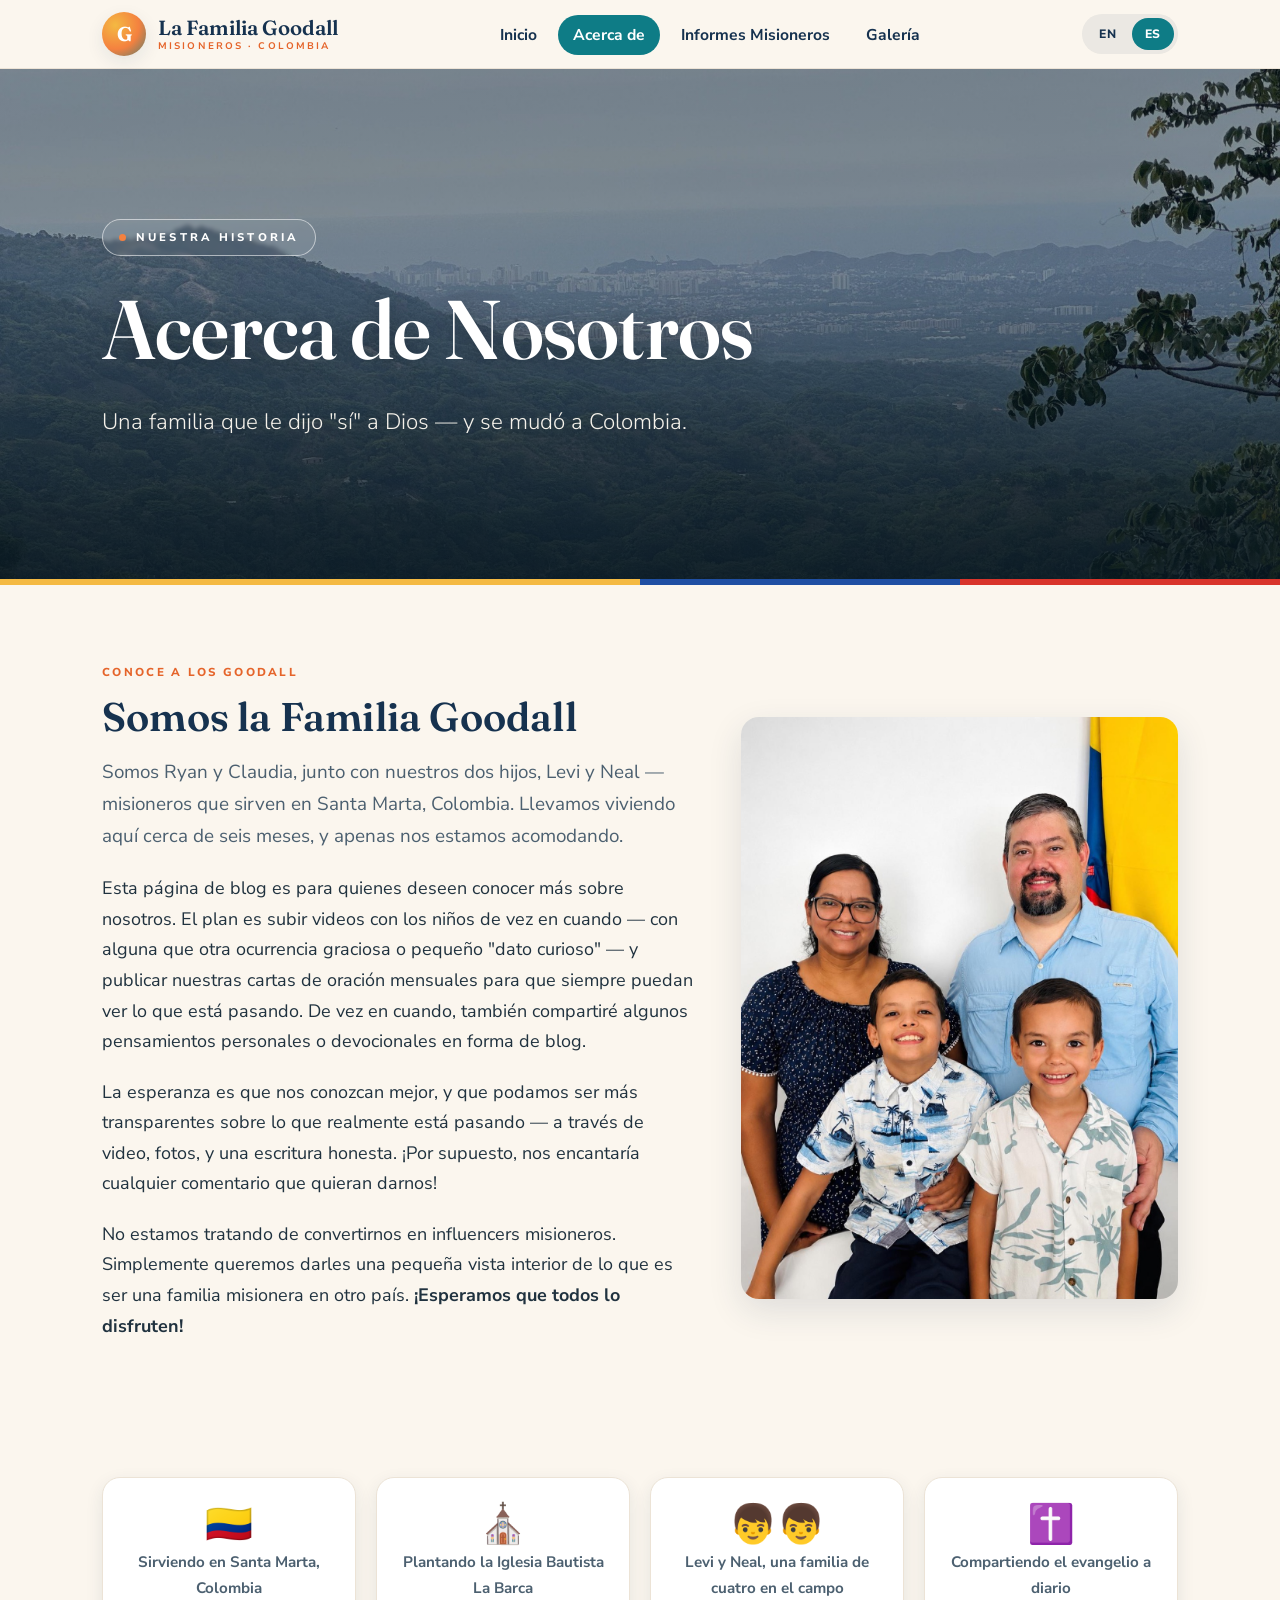
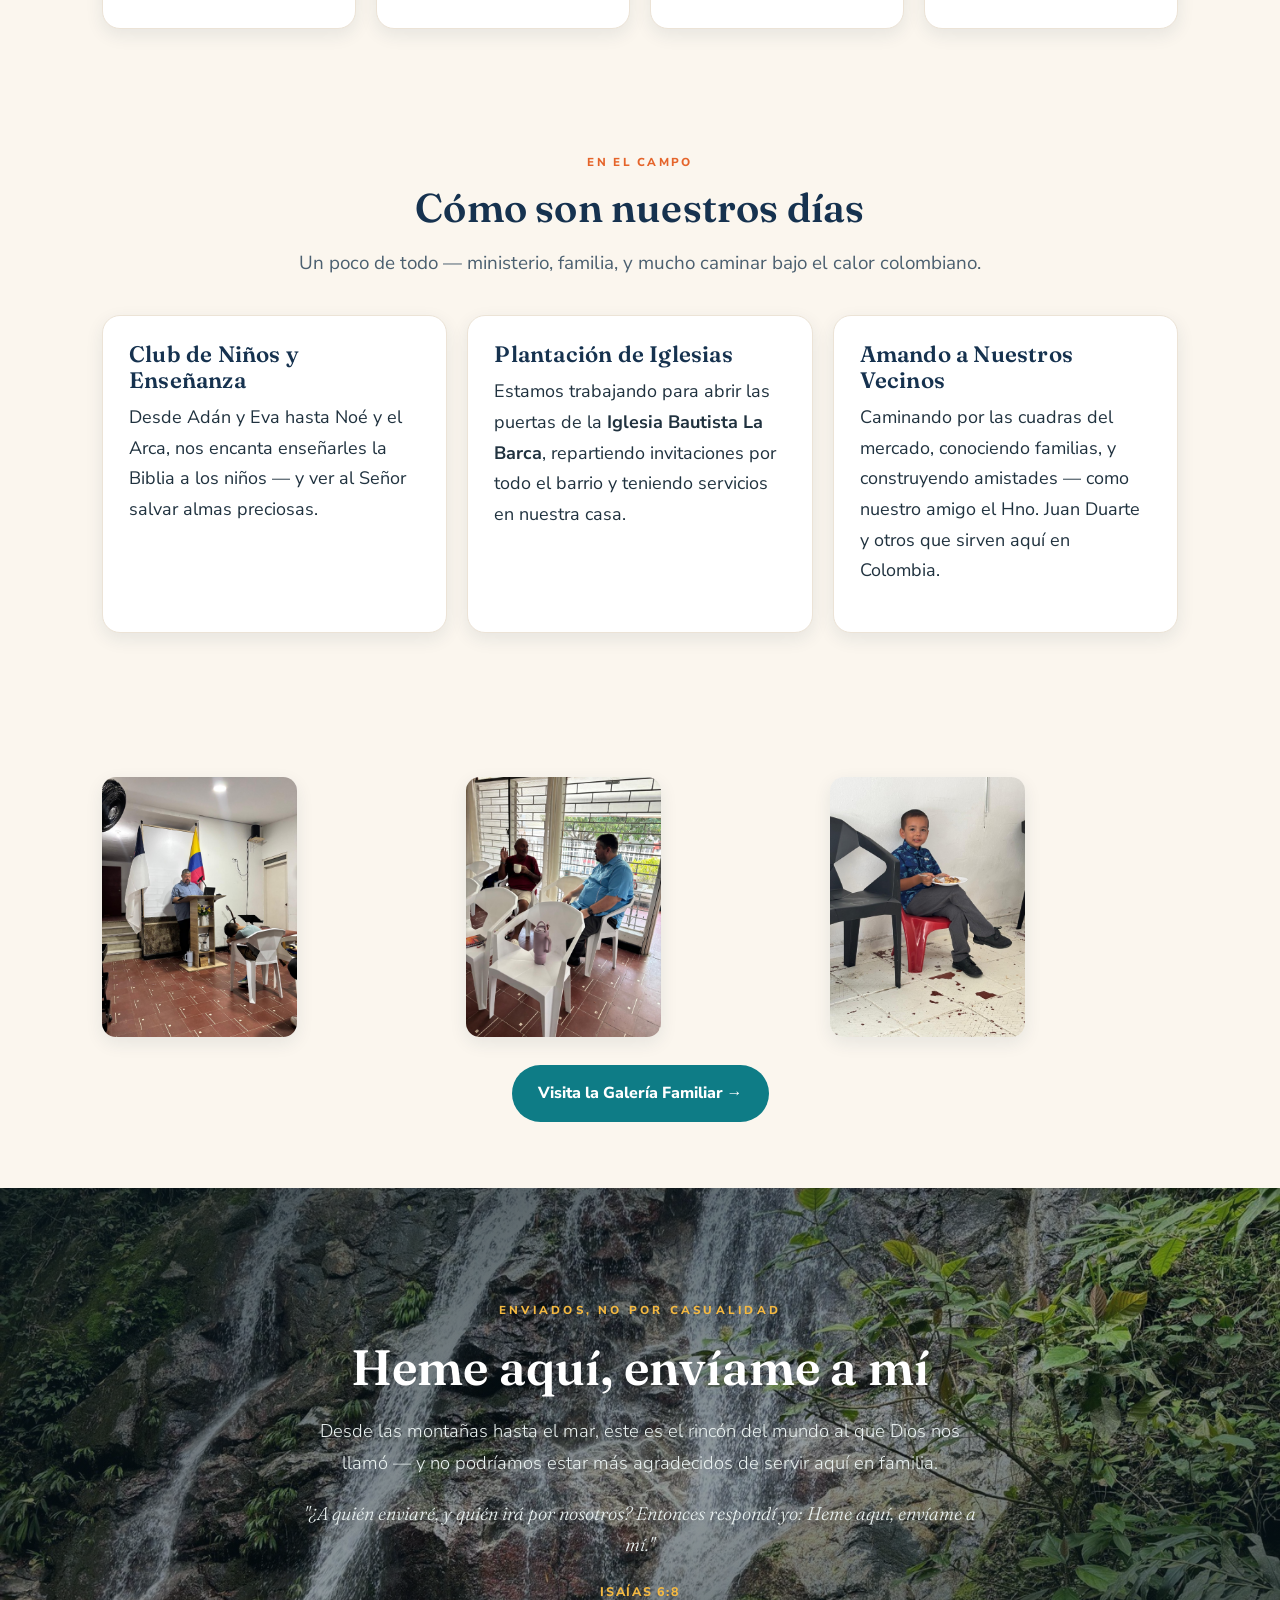
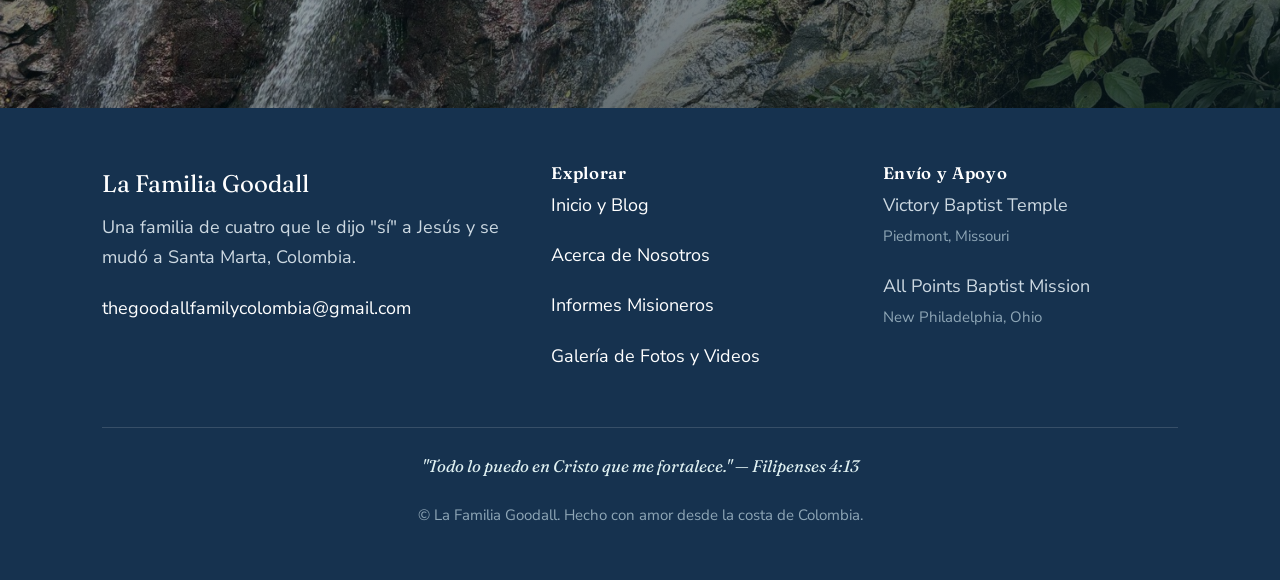
==== site/about-es.html @ d2679cab "Publish site/ to GitHub Pages Set up a GitHub Actions workflow that deploys the site/ folder to GitH" ====
<!doctype html>
<html lang="es">
<head>
<meta charset="utf-8">
<meta name="viewport" content="width=device-width,initial-scale=1">
<title>Acerca de Nosotros — La Familia Goodall</title>
<meta name="description" content="Conoce a la Familia Goodall — misioneros que viven y sirven en Santa Marta, Colombia.">
<link rel="alternate" hreflang="es" href="about-es.html">
<link rel="alternate" hreflang="en" href="about.html">
<link rel="preconnect" href="https://fonts.googleapis.com">
<link rel="preconnect" href="https://fonts.gstatic.com" crossorigin>
<link href="https://fonts.googleapis.com/css2?family=Fraunces:ital,opsz,wght@0,9..144,400..700;1,9..144,400..600&family=Nunito+Sans:opsz,wght@6..12,400..800&display=swap" rel="stylesheet">
<link rel="stylesheet" href="styles.css">
<!-- Site seal (TrustLogo / Sectigo) — before </head> -->
<script type="text/javascript">//<![CDATA[
var tlJsHost = ((window.location.protocol == "https:") ? "https://secure.trust-provider.com/" : "http://www.trustlogo.com/");
document.write(unescape("%3Cscript src='" + tlJsHost + "trustlogo/javascript/trustlogo.js' type='text/javascript'%3E%3C/script%3E"));
//]]>
</script>
</head>
<body>

<!-- ===== NAV ===== -->
<header class="nav">
  <div class="nav__inner">
    <a class="brand" href="index-es.html">
      <span class="brand__mark">G</span>
      <span class="brand__text">La Familia Goodall<small>Misioneros · Colombia</small></span>
    </a>
    <nav>
      <ul class="nav__links">
        <li><a href="index-es.html">Inicio</a></li>
        <li><a href="about-es.html" class="active">Acerca de</a></li>
        <li><a href="reports-es.html">Informes Misioneros</a></li>
        <li><a href="gallery-es.html">Galería</a></li>
      </ul>
    </nav>
    <div class="lang-switch">
      <a href="about.html" class="lang-switch__link">EN</a>
      <a href="about-es.html" class="lang-switch__link active">ES</a>
    </div>
  </div>
</header>

<!-- ===== HERO ===== -->
<section class="hero">
  <img class="hero__bg" src="assets/photos/santa-marta-overlook.jpg" alt="Vista de las montañas de Santa Marta, Colombia y el mar Caribe">
  <div class="hero__scrim"></div>
  <div class="hero__inner">
    <span class="hero__eyebrow">Nuestra Historia</span>
    <h1>Acerca de Nosotros</h1>
    <p class="hero__lead">Una familia que le dijo "sí" a Dios — y se mudó a Colombia.</p>
  </div>
</section>
<div class="flag-ribbon"></div>

<!-- ===== ABOUT MAIN ===== -->
<section class="section">
  <div class="container">
    <div class="split">
      <div>
        <span class="eyebrow">Conoce a los Goodall</span>
        <h2>Somos la Familia Goodall</h2>
        <p class="lead">Somos Ryan y Claudia, junto con nuestros dos hijos, Levi y Neal — misioneros que sirven en Santa Marta, Colombia. Llevamos viviendo aquí cerca de seis meses, y apenas nos estamos acomodando.</p>
        <p>Esta página de blog es para quienes deseen conocer más sobre nosotros. El plan es subir videos con los niños de vez en cuando — con alguna que otra ocurrencia graciosa o pequeño "dato curioso" — y publicar nuestras cartas de oración mensuales para que siempre puedan ver lo que está pasando. De vez en cuando, también compartiré algunos pensamientos personales o devocionales en forma de blog.</p>
        <p>La esperanza es que nos conozcan mejor, y que podamos ser más transparentes sobre lo que realmente está pasando — a través de video, fotos, y una escritura honesta. ¡Por supuesto, nos encantaría cualquier comentario que quieran darnos!</p>
        <p>No estamos tratando de convertirnos en influencers misioneros. Simplemente queremos darles una pequeña vista interior de lo que es ser una familia misionera en otro país. <strong>¡Esperamos que todos lo disfruten!</strong></p>
      </div>
      <div class="split__media rounded">
        <img src="assets/photos/family-portrait.jpg" alt="Ryan, Claudia, Levi y Neal Goodall — un retrato familiar frente a la bandera de Colombia">
      </div>
    </div>
  </div>
</section>

<!-- ===== QUICK FACTS ===== -->
<section class="section--tight">
  <div class="container">
    <div class="facts">
      <div class="fact"><div class="fact__num">🇨🇴</div><div class="fact__label">Sirviendo en Santa Marta, Colombia</div></div>
      <div class="fact"><div class="fact__num">⛪</div><div class="fact__label">Plantando la Iglesia Bautista La Barca</div></div>
      <div class="fact"><div class="fact__num">👦👦</div><div class="fact__label">Levi y Neal, una familia de cuatro en el campo</div></div>
      <div class="fact"><div class="fact__num">✝️</div><div class="fact__label">Compartiendo el evangelio a diario</div></div>
    </div>
  </div>
</section>

<!-- ===== WHAT WE DO ===== -->
<section class="section">
  <div class="container">
    <div class="center measure" style="margin-bottom:36px">
      <span class="eyebrow">En el campo</span>
      <h2>Cómo son nuestros días</h2>
      <p class="lead">Un poco de todo — ministerio, familia, y mucho caminar bajo el calor colombiano.</p>
    </div>
    <div class="facts" style="grid-template-columns:repeat(auto-fit,minmax(260px,1fr))">
      <div class="card"><div class="card__body">
        <h3>Club de Niños y Enseñanza</h3>
        <p>Desde Adán y Eva hasta Noé y el Arca, nos encanta enseñarles la Biblia a los niños — y ver al Señor salvar almas preciosas.</p>
      </div></div>
      <div class="card"><div class="card__body">
        <h3>Plantación de Iglesias</h3>
        <p>Estamos trabajando para abrir las puertas de la <strong>Iglesia Bautista La Barca</strong>, repartiendo invitaciones por todo el barrio y teniendo servicios en nuestra casa.</p>
      </div></div>
      <div class="card"><div class="card__body">
        <h3>Amando a Nuestros Vecinos</h3>
        <p>Caminando por las cuadras del mercado, conociendo familias, y construyendo amistades — como nuestro amigo el Hno. Juan Duarte y otros que sirven aquí en Colombia.</p>
      </div></div>
    </div>
  </div>
</section>

<!-- ===== PHOTO STRIP ===== -->
<section class="section--tight">
  <div class="container">
    <div class="two-up" style="grid-template-columns:1fr 1fr 1fr">
      <img src="assets/photos/dad-preaching-pulpit.jpg" alt="Predicando en la Iglesia Bautista La Barca" style="height:260px">
      <img src="assets/photos/church-fellowship.jpg" alt="Compañerismo y café después de un servicio" style="height:260px">
      <img src="assets/photos/neal-lunch-red-chair.jpg" alt="Neal almorzando después de la iglesia" style="height:260px">
    </div>
    <p class="center" style="margin-top:22px"><a class="btn btn--ocean" href="gallery-es.html">Visita la Galería Familiar →</a></p>
  </div>
</section>

<!-- ===== MOODY NATURE FEATURE ===== -->
<section class="feature-band">
  <img class="feature-band__bg" src="assets/photos/jungle-waterfall.jpg" alt="Una cascada en las montañas sobre Santa Marta, Colombia">
  <div class="feature-band__scrim"></div>
  <div class="feature-band__inner">
    <span class="feature-band__eyebrow">Enviados, no por casualidad</span>
    <h2>Heme aquí, envíame a mí</h2>
    <p>Desde las montañas hasta el mar, este es el rincón del mundo al que Dios nos llamó — y no podríamos estar más agradecidos de servir aquí en familia.</p>
    <p class="feature-band__verse">"¿A quién enviaré, y quién irá por nosotros? Entonces respondí yo: Heme aquí, envíame a mí."</p>
    <span class="feature-band__cite">Isaías 6:8</span>
  </div>
</section>

<!-- ===== FOOTER ===== -->
<footer class="footer">
  <div class="container">
    <div class="footer__grid">
      <div>
        <div class="footer__brand">La Familia Goodall</div>
        <p>Una familia de cuatro que le dijo "sí" a Jesús y se mudó a Santa Marta, Colombia.</p>
        <p><a href="mailto:thegoodallfamilycolombia@gmail.com">thegoodallfamilycolombia@gmail.com</a></p>
      </div>
      <div>
        <h4>Explorar</h4>
        <p><a href="index-es.html">Inicio y Blog</a></p>
        <p><a href="about-es.html">Acerca de Nosotros</a></p>
        <p><a href="reports-es.html">Informes Misioneros</a></p>
        <p><a href="gallery-es.html">Galería de Fotos y Videos</a></p>
      </div>
      <div>
        <h4>Envío y Apoyo</h4>
        <p>Victory Baptist Temple<br><small>Piedmont, Missouri</small></p>
        <p>All Points Baptist Mission<br><small>New Philadelphia, Ohio</small></p>
      </div>
    </div>
    <p class="footer__verse">"Todo lo puedo en Cristo que me fortalece." — Filipenses 4:13</p>
    <p class="center"><small>© La Familia Goodall. Hecho con amor desde la costa de Colombia.</small></p>
  </div>
</footer>

<!-- Site seal (TrustLogo / Sectigo) — before </body> -->
<script type="text/javascript">//<![CDATA[
var tlJsHost = ((window.location.protocol == "https:") ? "https://secure.trust-provider.com/" : "http://www.trustlogo.com/");
document.write(unescape("%3Cscript src='" + tlJsHost + "trustlogo/javascript/trustlogo.js' type='text/javascript'%3E%3C/script%3E"));
//]]>
</script>

</body>
</html>
---- site/styles.css ----
/* =========================================================
   The Goodall Family — Missionaries in Colombia
   Shared stylesheet
   ========================================================= */

:root{
  --ocean:#0e7c86;         /* teal / Caribbean sea */
  --ocean-deep:#0b5b63;
  --navy:#16324f;          /* deep ink for text & headers */
  --coral:#f4813f;         /* sunset orange */
  --coral-deep:#e5642a;
  --gold:#f4b942;          /* Colombian yellow */
  --flag-blue:#1f4fa3;
  --flag-red:#d8342b;
  --sand:#fbf6ee;          /* warm page background */
  --card:#ffffff;
  --ink:#20323f;
  --ink-soft:#4c6070;
  --line:#ece3d6;
  --shadow:0 12px 34px rgba(22,50,79,.12);
  --shadow-sm:0 6px 18px rgba(22,50,79,.09);
  --radius:18px;
  --maxw:1120px;
  --serif:"Fraunces",Georgia,"Times New Roman",serif;
  --sans:"Nunito Sans","Nunito",-apple-system,BlinkMacSystemFont,"Segoe UI",sans-serif;
}

*{box-sizing:border-box;}
html{scroll-behavior:smooth;}
body{
  margin:0;
  font-family:var(--sans);
  color:var(--ink);
  background:var(--sand);
  line-height:1.7;
  font-size:18px;
  -webkit-font-smoothing:antialiased;
}
img{max-width:100%;display:block;}
a{color:var(--ocean-deep);}

h1,h2,h3,h4{
  font-family:var(--serif);
  color:var(--navy);
  line-height:1.15;
  font-weight:600;
  margin:0 0 .4em;
  letter-spacing:.2px;
}
h2{font-size:clamp(1.7rem,3.4vw,2.5rem);}
h3{font-size:1.4rem;}
p{margin:0 0 1.1em;}

.container{max-width:var(--maxw);margin:0 auto;padding:0 22px;}
.section{padding:70px 0;}
.section--tight{padding:46px 0;}

/* Colombian flag ribbon accent */
.flag-ribbon{height:6px;width:100%;
  background:linear-gradient(90deg,var(--gold) 0 50%,var(--flag-blue) 50% 75%,var(--flag-red) 75% 100%);
}

/* ---------- Top navigation ---------- */
.nav{
  position:sticky;top:0;z-index:50;
  background:rgba(251,246,238,.92);
  backdrop-filter:saturate(140%) blur(10px);
  border-bottom:1px solid var(--line);
}
.nav__inner{
  max-width:var(--maxw);margin:0 auto;padding:12px 22px;
  display:flex;align-items:center;justify-content:space-between;gap:16px;flex-wrap:wrap;
}
.brand{display:flex;align-items:center;gap:12px;text-decoration:none;}
.brand__mark{
  width:44px;height:44px;border-radius:50%;flex:none;
  background:radial-gradient(circle at 30% 30%,var(--gold),var(--coral) 55%,var(--ocean) 120%);
  color:#fff;font-family:var(--serif);font-weight:700;
  display:grid;place-items:center;font-size:1.25rem;
  box-shadow:var(--shadow-sm);
}
.brand__text{font-family:var(--serif);font-weight:600;color:var(--navy);font-size:1.28rem;line-height:1.05;}
.brand__text small{display:block;font-family:var(--sans);font-weight:700;
  letter-spacing:.22em;text-transform:uppercase;font-size:.6rem;color:var(--coral-deep);margin-top:2px;}
.nav__links{display:flex;gap:6px;list-style:none;margin:0;padding:0;flex-wrap:wrap;}
.nav__links a{
  text-decoration:none;color:var(--navy);font-weight:700;font-size:.98rem;
  padding:9px 15px;border-radius:999px;transition:.18s;
}
.nav__links a:hover{background:rgba(14,124,134,.12);color:var(--ocean-deep);}
.nav__links a.active{background:var(--ocean);color:#fff;}
.nav__toggle{display:none;}

/* ---------- Language switch ---------- */
.lang-switch{display:flex;gap:2px;background:rgba(22,50,79,.07);padding:4px;border-radius:999px;flex:none;}
.lang-switch__link{text-decoration:none;color:var(--navy);font-weight:800;font-size:.76rem;
  letter-spacing:.06em;padding:6px 13px;border-radius:999px;transition:.18s;}
.lang-switch__link:hover{background:rgba(14,124,134,.14);color:var(--ocean-deep);}
.lang-switch__link.active{background:var(--ocean);color:#fff;}

/* ---------- Hero ---------- */
.hero{position:relative;color:#fff;overflow:hidden;}
.hero__bg{position:absolute;inset:0;width:100%;height:100%;object-fit:cover;}
.hero__scrim{position:absolute;inset:0;
  background:linear-gradient(180deg,rgba(9,30,42,.42) 0%,rgba(9,30,42,.38) 40%,rgba(8,24,34,.86) 100%);}
.hero__inner{position:relative;max-width:var(--maxw);margin:0 auto;padding:150px 22px 108px;}
.hero__eyebrow{display:inline-flex;align-items:center;gap:10px;font-weight:800;letter-spacing:.28em;text-transform:uppercase;
  font-size:.7rem;border:1px solid rgba(255,255,255,.55);padding:8px 16px;border-radius:999px;margin-bottom:26px;
  background:rgba(255,255,255,.06);backdrop-filter:blur(2px);}
.hero__eyebrow::before{content:"";width:7px;height:7px;border-radius:50%;background:var(--coral);flex:none;}
.hero h1{color:#fff;font-size:clamp(2.9rem,7vw,5.2rem);margin-bottom:.3em;letter-spacing:-.01em;
  text-shadow:0 2px 24px rgba(0,0,0,.32);}
.hero__rule{width:64px;height:2px;background:var(--gold);margin:0 0 22px;border:none;}
.hero__lead{font-size:clamp(1.05rem,2.4vw,1.4rem);max-width:600px;color:#f4f1ea;margin-bottom:30px;font-weight:300;}
.hero__cta{display:flex;gap:14px;flex-wrap:wrap;}
.hero--tall .hero__inner{padding-top:170px;padding-bottom:130px;}

/* ---------- Buttons ---------- */
.btn{display:inline-flex;align-items:center;gap:9px;text-decoration:none;font-weight:800;
  padding:13px 24px;border-radius:999px;transition:.18s;font-size:1rem;border:2px solid transparent;cursor:pointer;}
.btn--primary{background:var(--coral);color:#fff;box-shadow:0 8px 20px rgba(229,100,42,.35);}
.btn--primary:hover{background:var(--coral-deep);transform:translateY(-2px);}
.btn--ghost{background:rgba(255,255,255,.12);color:#fff;border-color:rgba(255,255,255,.55);}
.btn--ghost:hover{background:rgba(255,255,255,.22);}
.btn--ocean{background:var(--ocean);color:#fff;}
.btn--ocean:hover{background:var(--ocean-deep);transform:translateY(-2px);}
.btn--outline{background:transparent;color:var(--ocean-deep);border-color:var(--ocean);}
.btn--outline:hover{background:var(--ocean);color:#fff;}

/* ---------- Generic layout helpers ---------- */
.eyebrow{display:inline-block;font-weight:800;letter-spacing:.2em;text-transform:uppercase;
  font-size:.72rem;color:var(--coral-deep);margin-bottom:12px;}
.lead{font-size:1.18rem;color:var(--ink-soft);}
.center{text-align:center;}
.measure{max-width:720px;margin-left:auto;margin-right:auto;}
.split{display:grid;grid-template-columns:1.15fr .85fr;gap:48px;align-items:center;}
.split--rev .split__media{order:-1;}
.rounded{border-radius:var(--radius);box-shadow:var(--shadow);}
.rounded img{border-radius:var(--radius);}

.tag-row{display:flex;flex-wrap:wrap;gap:10px;margin:8px 0 0;}
.tag{background:rgba(14,124,134,.1);color:var(--ocean-deep);font-weight:700;font-size:.82rem;
  padding:6px 13px;border-radius:999px;}

/* ---------- Portrait / family intro ---------- */
.portrait{display:grid;grid-template-columns:1.2fr .8fr;gap:64px;align-items:center;}
.portrait__frame{position:relative;border-radius:var(--radius);box-shadow:0 26px 60px rgba(22,50,79,.22);
  border:8px solid var(--card);outline:1px solid var(--line);max-width:520px;margin:0 auto;}
.portrait__frame::before{content:"";position:absolute;top:-18px;right:-18px;
  width:80%;height:80%;border-radius:var(--radius);
  background:linear-gradient(135deg,var(--gold),var(--coral) 70%);z-index:-1;}
.portrait__frame::after{content:"";position:absolute;left:0;right:0;bottom:-7px;border-radius:0 0 12px 12px;
  background:linear-gradient(90deg,var(--gold) 0 34%,var(--flag-blue) 34% 67%,var(--flag-red) 67% 100%);
  height:7px;}
.portrait__frame img{display:block;width:100%;border-radius:calc(var(--radius) - 3px);}
.portrait__names{font-family:var(--serif);font-size:1.35rem;color:var(--ocean-deep);margin:2px 0 14px;}
.portrait__names span{white-space:nowrap;}

/* ---------- Numbered editorial story rows ---------- */
.story-row{display:grid;grid-template-columns:.9fr 1.1fr;gap:52px;align-items:center;padding:54px 0;
  border-bottom:1px solid var(--line);}
.story-row:last-child{border-bottom:none;}
.story-row--rev .story-row__media{order:2;}
.story-row__num{font-family:var(--serif);font-size:5.2rem;line-height:1;color:var(--ocean);
  opacity:.16;font-weight:600;margin-bottom:-.25em;}
.story-row__label{display:inline-block;font-weight:800;letter-spacing:.2em;text-transform:uppercase;
  font-size:.7rem;color:var(--coral-deep);margin-bottom:10px;}
.story-row__media{border-radius:var(--radius);overflow:hidden;box-shadow:var(--shadow);aspect-ratio:4/3.1;}
.story-row__media img{width:100%;height:100%;object-fit:cover;}

/* ---------- Moody full-bleed feature band ---------- */
.feature-band{position:relative;color:#fff;overflow:hidden;min-height:520px;
  display:flex;align-items:center;}
.feature-band__bg{position:absolute;inset:0;width:100%;height:100%;object-fit:cover;}
.feature-band__scrim{position:absolute;inset:0;
  background:linear-gradient(160deg,rgba(6,20,26,.78),rgba(6,20,26,.42) 55%,rgba(6,20,26,.82));}
.feature-band__inner{position:relative;max-width:720px;margin:0 auto;padding:90px 22px;text-align:center;}
.feature-band__eyebrow{display:inline-block;font-weight:800;letter-spacing:.28em;text-transform:uppercase;
  font-size:.72rem;color:var(--gold);margin-bottom:18px;}
.feature-band h2{color:#fff;font-size:clamp(2rem,4.4vw,3.1rem);}
.feature-band p{color:#e9f1f0;font-size:1.15rem;font-weight:300;}
.feature-band__verse{font-family:var(--serif);font-style:italic;font-size:1.3rem;color:#fff;margin-top:18px;}
.feature-band__cite{display:block;margin-top:10px;font-family:var(--sans);font-weight:800;
  letter-spacing:.14em;text-transform:uppercase;font-size:.78rem;color:var(--gold);}

/* ---------- "Life lately" photo strip ---------- */
.life-strip{display:grid;grid-template-columns:repeat(4,1fr);gap:14px;}
.life-strip a{display:block;border-radius:14px;overflow:hidden;box-shadow:var(--shadow-sm);aspect-ratio:1/1;}
.life-strip img{width:100%;height:100%;object-fit:cover;transition:transform .4s ease;}
.life-strip a:hover img{transform:scale(1.06);}

/* ---------- Cards ---------- */
.card{background:var(--card);border:1px solid var(--line);border-radius:var(--radius);
  box-shadow:var(--shadow-sm);overflow:hidden;}
.card__body{padding:26px;}

/* ---------- Blog article ---------- */
.article{background:var(--card);border-radius:var(--radius);box-shadow:var(--shadow);
  border:1px solid var(--line);overflow:hidden;}
.article__head{padding:36px 40px 8px;}
.article__meta{display:flex;flex-wrap:wrap;gap:14px;align-items:center;color:var(--ink-soft);
  font-weight:700;font-size:.9rem;margin-bottom:10px;}
.article__meta .dot{width:6px;height:6px;border-radius:50%;background:var(--coral);}
.article__body{padding:8px 40px 40px;font-size:1.06rem;}
.article__body p:first-of-type::first-letter{
  font-family:var(--serif);font-size:3.4rem;line-height:.8;float:left;
  padding:6px 12px 0 0;color:var(--coral);font-weight:700;
}
.pullquote{border-left:5px solid var(--gold);background:var(--sand);
  padding:16px 22px;margin:26px 0;border-radius:0 12px 12px 0;
  font-family:var(--serif);font-size:1.25rem;color:var(--navy);font-style:italic;}
.figure-inline{margin:28px 0;}
.figure-inline figcaption{color:var(--ink-soft);font-size:.9rem;margin-top:8px;text-align:center;font-style:italic;}
.two-up{display:grid;grid-template-columns:1fr 1fr;gap:16px;margin:28px 0;}
.two-up img{border-radius:14px;height:100%;object-fit:cover;box-shadow:var(--shadow-sm);}

/* ---------- Video ---------- */
.video-wrap{border-radius:var(--radius);overflow:hidden;box-shadow:var(--shadow);background:#000;}
.video-wrap video{display:block;width:100%;height:auto;background:#000;}
.video-grid{display:grid;grid-template-columns:repeat(auto-fit,minmax(280px,1fr));gap:24px;}
.video-portrait video{max-height:640px;margin:0 auto;}

/* ---------- Reports ---------- */
.report{display:grid;grid-template-columns:300px 1fr;gap:0;background:var(--card);
  border:1px solid var(--line);border-radius:var(--radius);overflow:hidden;box-shadow:var(--shadow-sm);
  margin-bottom:30px;}
.report__thumb{background:#0e2a3d;position:relative;min-height:240px;overflow:hidden;}
.report__thumb a{display:block;height:100%;}
.report__thumb img{width:100%;height:100%;object-fit:cover;object-position:top center;transition:transform .5s ease;}
.report__thumb:hover img{transform:scale(1.04);}
.report__thumb .badge{position:absolute;top:14px;left:14px;background:var(--coral);color:#fff;
  font-weight:800;padding:7px 14px;border-radius:999px;font-size:.8rem;letter-spacing:.04em;z-index:2;
  box-shadow:0 4px 12px rgba(0,0,0,.25);}
.report__thumb .peek{position:absolute;inset:0;display:flex;align-items:flex-end;justify-content:center;
  padding-bottom:16px;background:linear-gradient(180deg,transparent 55%,rgba(11,42,61,.55));
  color:#fff;font-weight:800;font-size:.9rem;opacity:0;transition:.25s;}
.report__thumb:hover .peek{opacity:1;}
.report__info{padding:30px 32px;display:flex;flex-direction:column;justify-content:center;}
.report__info h3{font-size:1.6rem;margin-bottom:.15em;}
.report__month{color:var(--coral-deep);font-weight:800;text-transform:uppercase;letter-spacing:.12em;font-size:.8rem;}
.report__actions{display:flex;gap:12px;flex-wrap:wrap;margin-top:16px;}
.report.latest{border:2px solid var(--gold);box-shadow:var(--shadow);}

/* ---------- Gallery ---------- */
.gallery{columns:4;column-gap:14px;}
.gallery figure{margin:0 0 14px;break-inside:avoid;border-radius:14px;overflow:hidden;
  box-shadow:var(--shadow-sm);position:relative;cursor:pointer;background:#ddd;}
.gallery img{width:100%;transition:transform .4s ease;}
.gallery figure:hover img{transform:scale(1.05);}
.gallery .play{position:absolute;inset:0;display:grid;place-items:center;
  background:rgba(11,60,80,.28);color:#fff;font-size:2.6rem;pointer-events:none;}

/* ---------- Info strip / stats ---------- */
.facts{display:grid;grid-template-columns:repeat(auto-fit,minmax(190px,1fr));gap:20px;}
.fact{background:var(--card);border:1px solid var(--line);border-radius:var(--radius);
  padding:26px 22px;text-align:center;box-shadow:var(--shadow-sm);}
.fact__num{font-family:var(--serif);font-size:2.4rem;color:var(--ocean);font-weight:700;line-height:1;}
.fact__label{color:var(--ink-soft);font-weight:700;font-size:.95rem;margin-top:8px;}

/* ---------- Prayer / callout band ---------- */
.band{background:linear-gradient(135deg,var(--ocean),var(--ocean-deep));color:#fff;}
.band h2{color:#fff;}
.band .lead{color:#dff0f1;}
.prayer-list{list-style:none;margin:22px 0 0;padding:0;display:grid;
  grid-template-columns:repeat(auto-fit,minmax(220px,1fr));gap:14px;}
.prayer-list li{background:rgba(255,255,255,.12);border:1px solid rgba(255,255,255,.22);
  border-radius:14px;padding:14px 18px;font-weight:700;display:flex;gap:10px;align-items:center;}
.prayer-list li::before{content:"✦";color:var(--gold);}

/* ---------- Footer ---------- */
.footer{background:var(--navy);color:#cdd9e2;padding:56px 0 30px;}
.footer a{color:#fff;text-decoration:none;}
.footer a:hover{text-decoration:underline;}
.footer__grid{display:grid;grid-template-columns:1.4fr 1fr 1fr;gap:36px;}
.footer h4{color:#fff;font-size:1.05rem;letter-spacing:.04em;}
.footer__brand{font-family:var(--serif);font-size:1.5rem;color:#fff;margin-bottom:.3em;}
.footer small{color:#8ea6b6;}
.footer__verse{font-family:var(--serif);font-style:italic;color:#dff0f1;font-size:1.05rem;border-top:1px solid rgba(255,255,255,.14);margin-top:36px;padding-top:24px;text-align:center;}

/* ---------- Lightbox ---------- */
.lb{position:fixed;inset:0;background:rgba(7,25,35,.92);display:none;z-index:100;
  align-items:center;justify-content:center;padding:30px;}
.lb.open{display:flex;}
.lb img,.lb video{max-width:92vw;max-height:88vh;border-radius:10px;box-shadow:0 20px 60px rgba(0,0,0,.5);}
.lb__close{position:absolute;top:20px;right:26px;color:#fff;font-size:2.4rem;cursor:pointer;
  background:none;border:none;line-height:1;z-index:2;}
.lb__nav{position:absolute;top:50%;transform:translateY(-50%);color:#fff;font-size:3rem;
  cursor:pointer;background:rgba(255,255,255,.08);border:1px solid rgba(255,255,255,.35);
  line-height:1;width:56px;height:56px;border-radius:50%;display:flex;align-items:center;
  justify-content:center;transition:.18s;z-index:2;}
.lb__nav:hover{background:rgba(255,255,255,.2);}
.lb__prev{left:16px;}
.lb__next{right:16px;}
.lb__count{position:absolute;bottom:22px;left:50%;transform:translateX(-50%);color:#fff;
  font-weight:700;letter-spacing:.08em;font-size:.85rem;background:rgba(255,255,255,.1);
  border:1px solid rgba(255,255,255,.3);padding:6px 16px;border-radius:999px;}
@media(max-width:640px){
  .lb__nav{width:44px;height:44px;font-size:2.2rem;}
  .lb__prev{left:6px;}
  .lb__next{right:6px;}
}

/* ---------- Responsive ---------- */
@media(max-width:920px){
  .nav__inner{flex-direction:column;gap:10px;padding-top:14px;padding-bottom:12px;}
  .nav__links{justify-content:center;}
}
@media(max-width:900px){
  .split{grid-template-columns:1fr;gap:28px;}
  .split--rev .split__media{order:0;}
  .report{grid-template-columns:1fr;}
  .gallery{columns:3;}
  .footer__grid{grid-template-columns:1fr 1fr;}
  .portrait{grid-template-columns:1fr;gap:32px;}
  .story-row{grid-template-columns:1fr;gap:22px;padding:34px 0;}
  .story-row--rev .story-row__media{order:0;}
  .story-row__num{font-size:3.6rem;}
  .life-strip{grid-template-columns:repeat(4,1fr);gap:10px;}
}
@media(max-width:640px){
  body{font-size:16px;}
  .article__head,.article__body{padding-left:22px;padding-right:22px;}
  .two-up{grid-template-columns:1fr;}
  .gallery{columns:2;}
  .footer__grid{grid-template-columns:1fr;}
  .nav__links{gap:2px;}
  .nav__links a{padding:8px 10px;font-size:.9rem;}
  .brand__text{font-size:1.1rem;}
  .life-strip{grid-template-columns:repeat(2,1fr);}
  .feature-band{min-height:420px;}
}
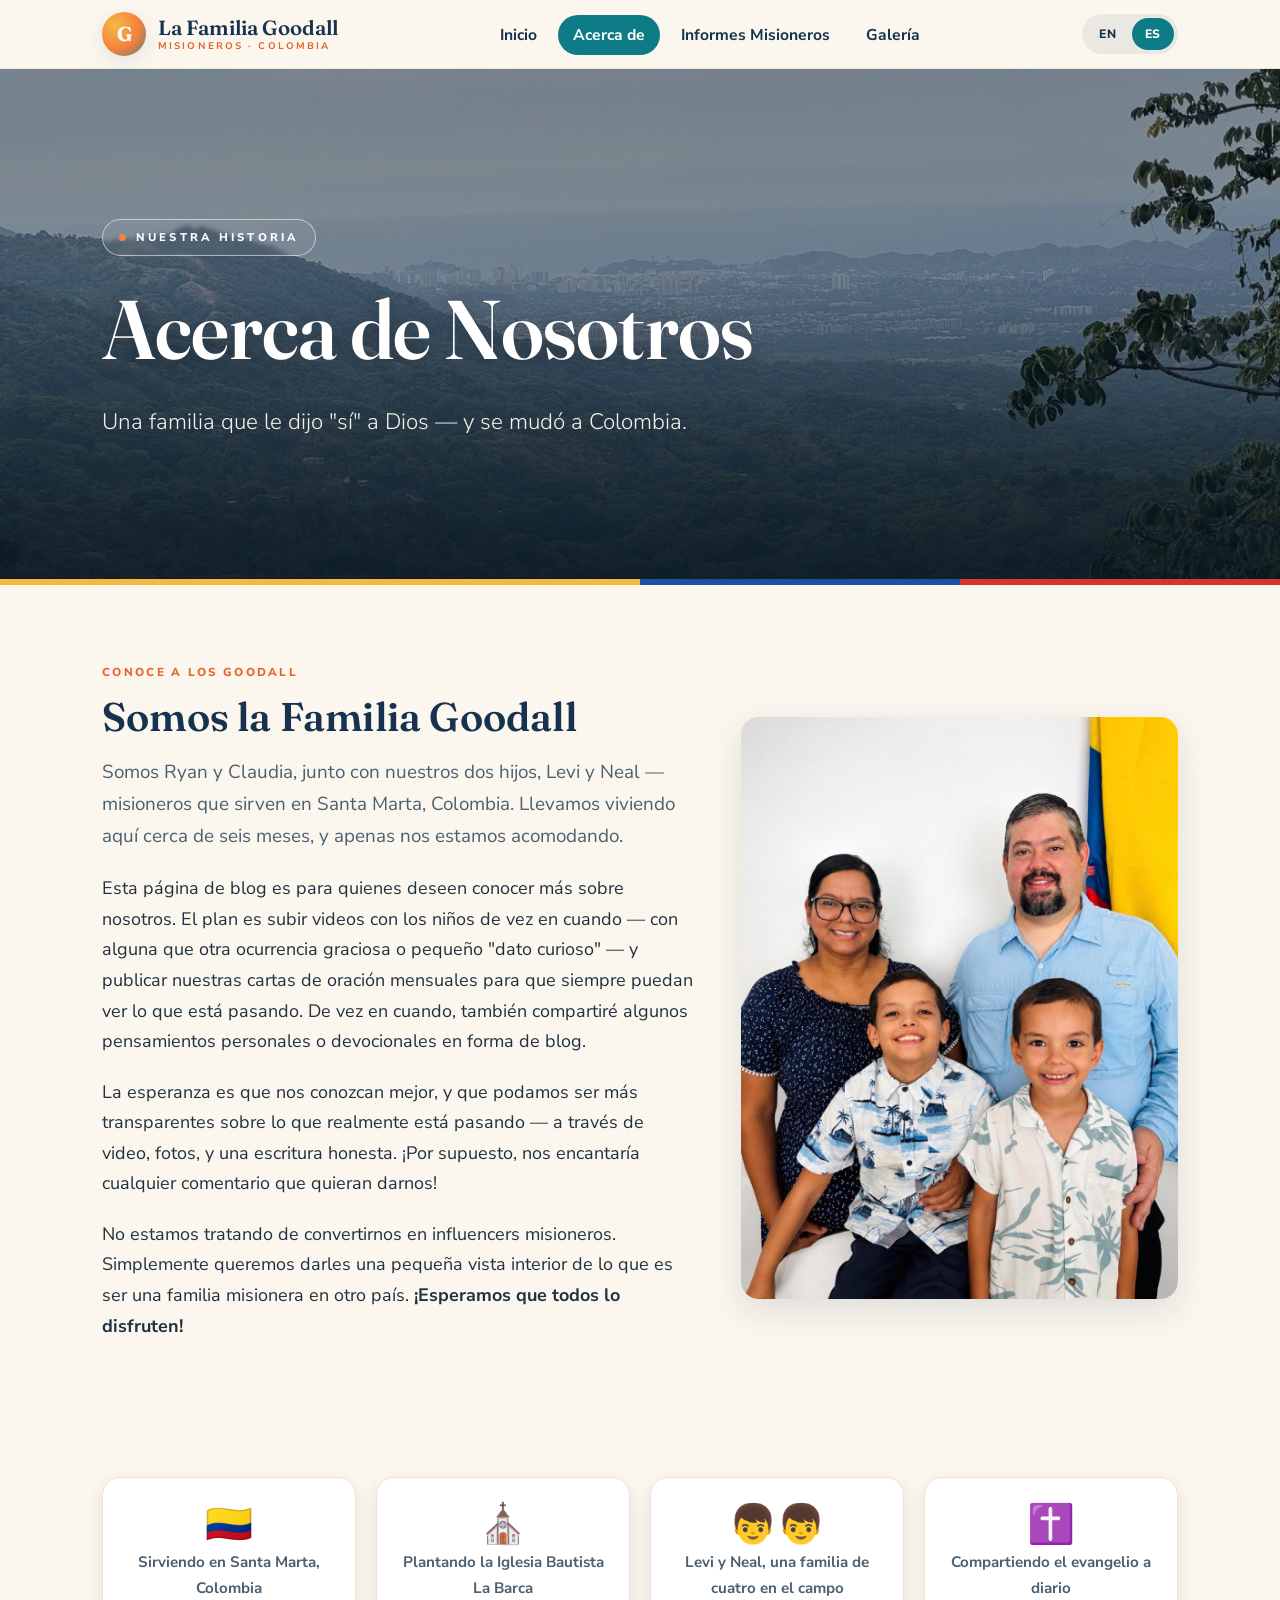
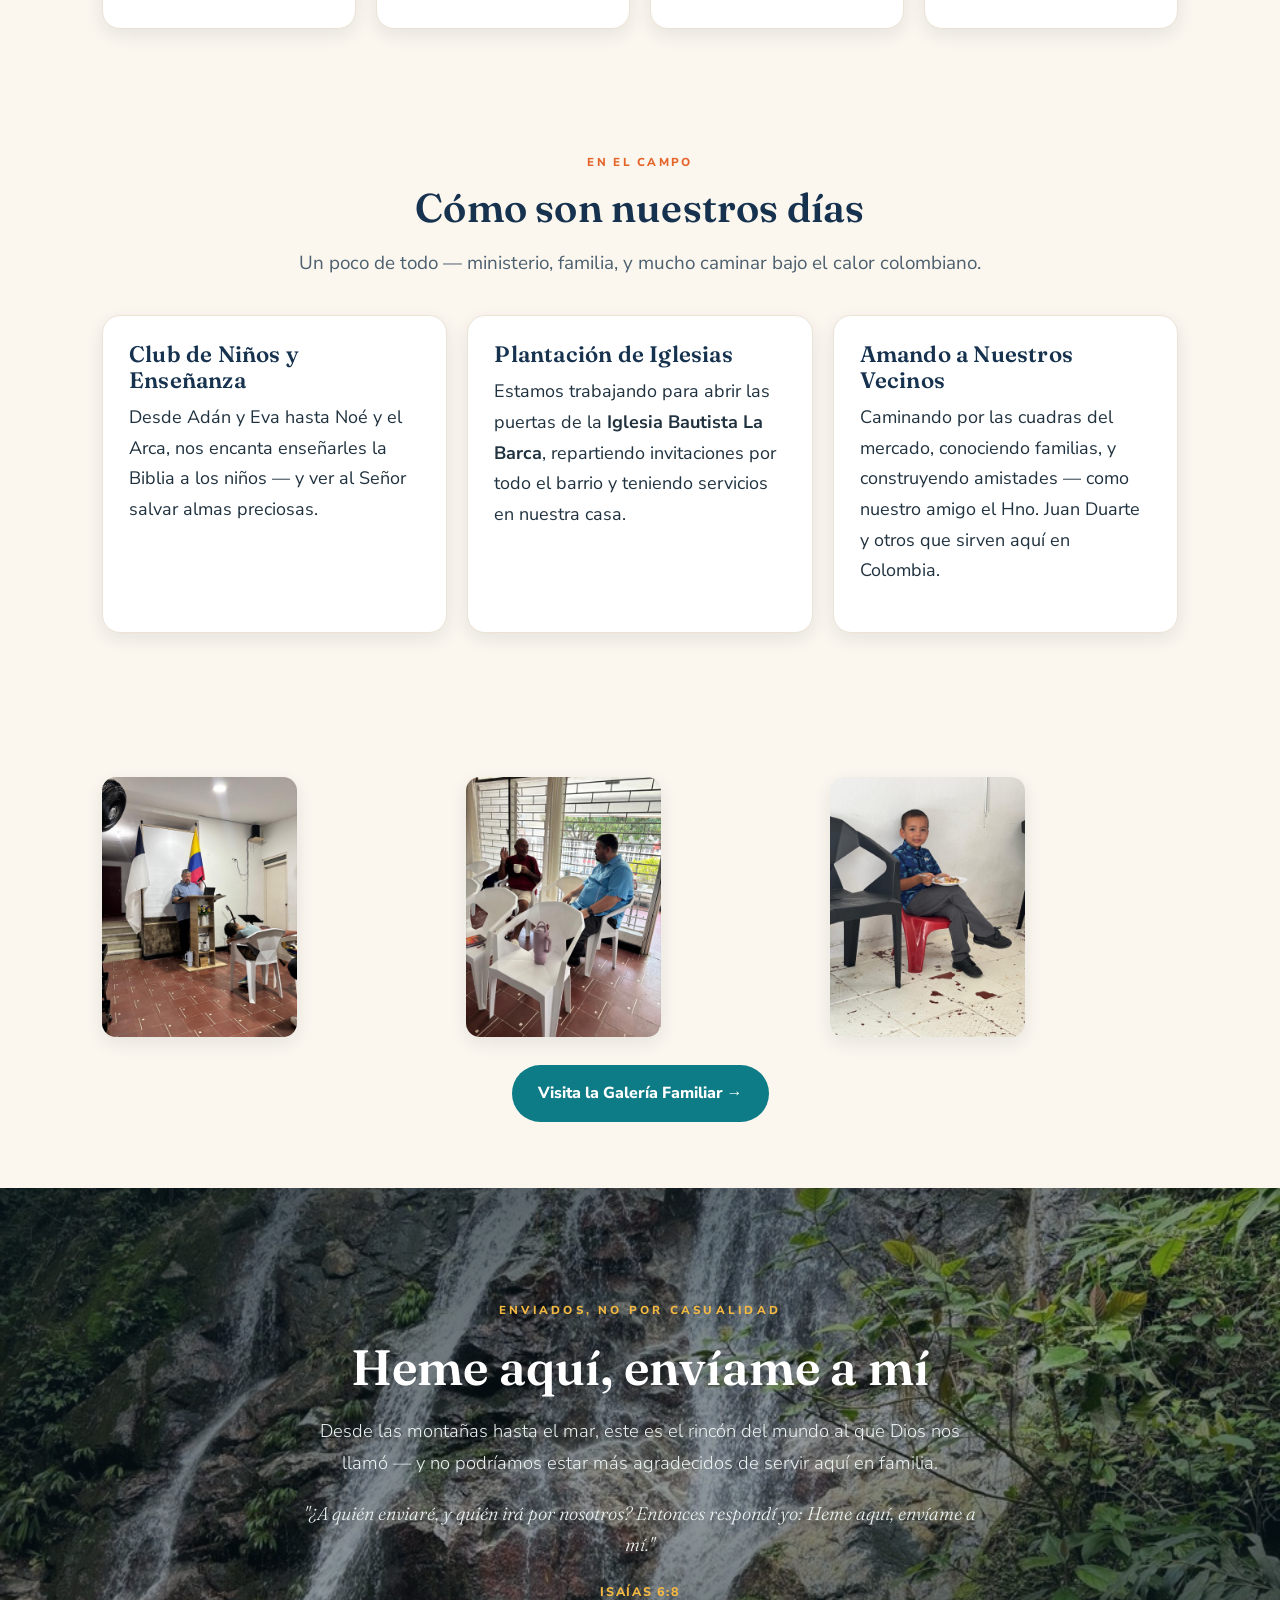
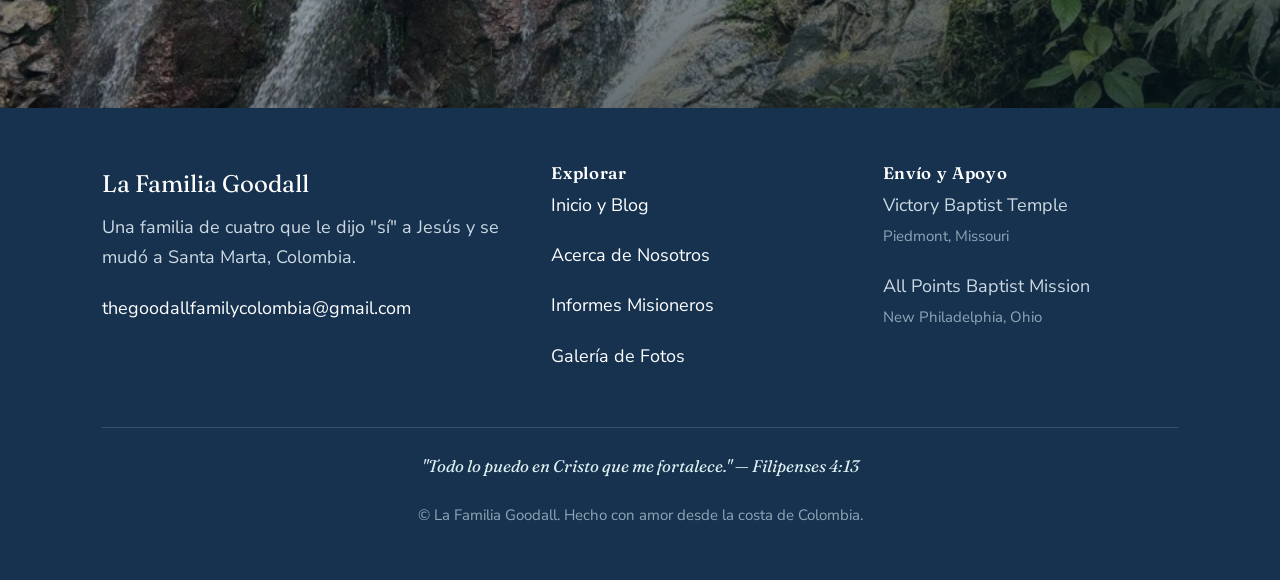
==== commit 7e6159d5: "Add September and October 2026 mission reports Compress both source PDFs (image downsampling + JPEG " ====
--- a/site/about-es.html
+++ b/site/about-es.html
@@ -149,7 +149,7 @@
         <p><a href="index-es.html">Inicio y Blog</a></p>
         <p><a href="about-es.html">Acerca de Nosotros</a></p>
         <p><a href="reports-es.html">Informes Misioneros</a></p>
-        <p><a href="gallery-es.html">Galería de Fotos y Videos</a></p>
+        <p><a href="gallery-es.html">Galería de Fotos</a></p>
       </div>
       <div>
         <h4>Envío y Apoyo</h4>
